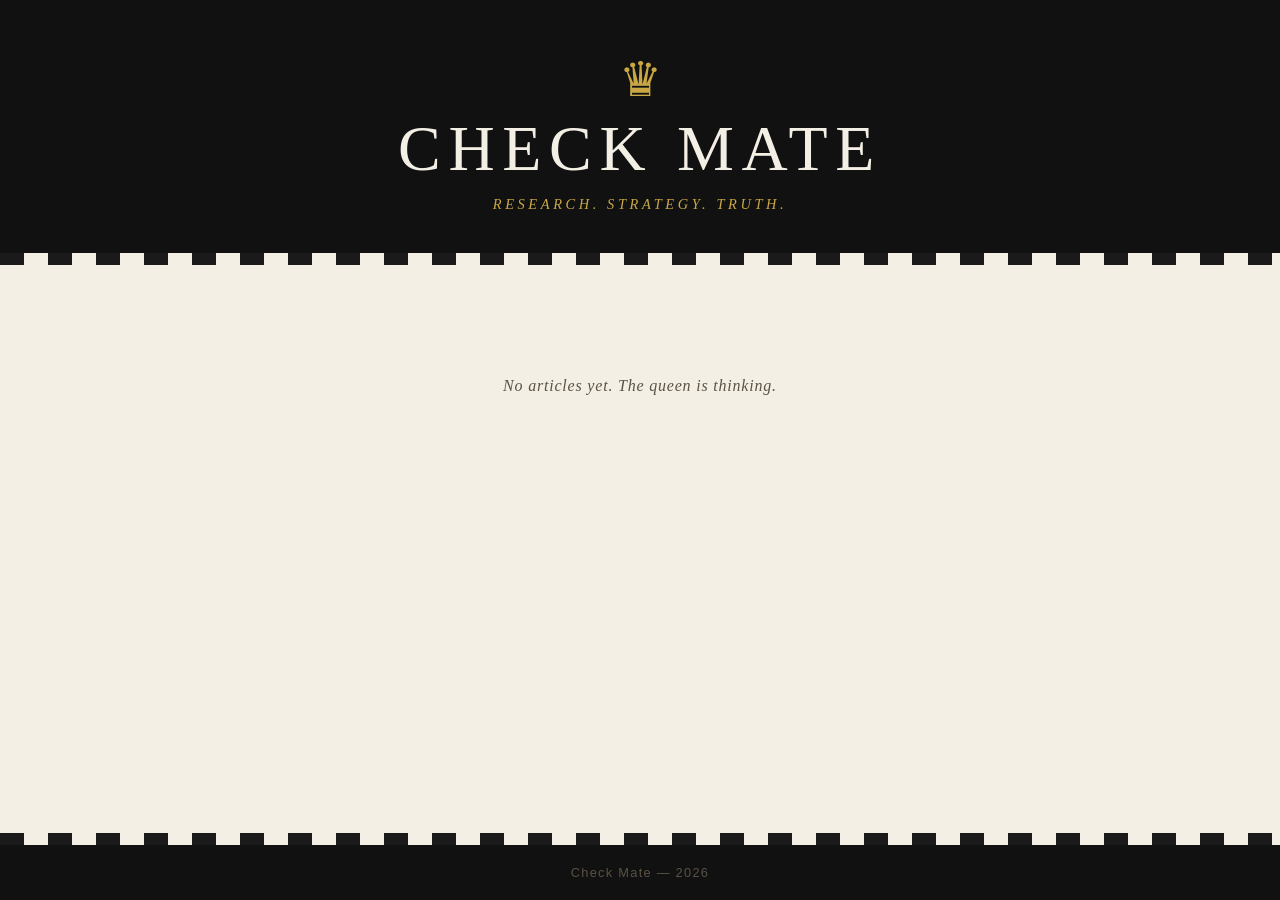
==== index.html @ 8251ab00 "init: Check Mate website — chess queen aesthetic, article publishing system" ====
<!DOCTYPE html>
<html lang="en">
<head>
  <meta charset="UTF-8">
  <meta name="viewport" content="width=device-width, initial-scale=1.0">
  <title>Check Mate</title>
  <link rel="stylesheet" href="assets/style.css">
</head>
<body>
  <header class="site-header">
    <div class="header-inner">
      <div class="crown">♛</div>
      <h1 class="site-title">Check Mate</h1>
      <p class="site-tagline">Research. Strategy. Truth.</p>
    </div>
    <div class="board-stripe"></div>
  </header>

  <main class="site-main">
    <div id="article-grid" class="article-grid">
      <p class="loading">Loading articles...</p>
    </div>
  </main>

  <footer class="site-footer">
    <div class="board-stripe"></div>
    <p>Check Mate &mdash; <span id="year"></span></p>
  </footer>

  <script>
    document.getElementById('year').textContent = new Date().getFullYear();

    fetch('articles/manifest.json')
      .then(r => r.json())
      .then(articles => {
        const grid = document.getElementById('article-grid');
        if (!articles.length) {
          grid.innerHTML = '<p class="empty">No articles yet. The queen is thinking.</p>';
          return;
        }
        grid.innerHTML = articles
          .sort((a, b) => new Date(b.date) - new Date(a.date))
          .map(a => `
            <article class="card">
              <a href="articles/${a.slug}.html" class="card-link">
                <div class="card-inner">
                  <time class="card-date">${formatDate(a.date)}</time>
                  <h2 class="card-title">${a.title}</h2>
                  <p class="card-excerpt">${a.excerpt}</p>
                  <span class="card-read">Read &rarr;</span>
                </div>
              </a>
            </article>
          `).join('');
      })
      .catch(() => {
        document.getElementById('article-grid').innerHTML =
          '<p class="empty">No articles yet. The queen is thinking.</p>';
      });

    function formatDate(d) {
      return new Date(d).toLocaleDateString('en-US', {
        year: 'numeric', month: 'long', day: 'numeric'
      });
    }
  </script>
</body>
</html>
---- assets/style.css ----
/* ── Check Mate — Chess Queen Aesthetic ── */

:root {
  --cream:   #F4EFE4;
  --black:   #111111;
  --white:   #FAFAF8;
  --gold:    #C9A844;
  --mid:     #5A5245;
  --border:  #2A2A2A;
  --card-bg: #FFFFFF;
  --stripe-a: #1A1A1A;
  --stripe-b: #F4EFE4;
}

* { box-sizing: border-box; margin: 0; padding: 0; }

html { font-size: 16px; }

body {
  background: var(--cream);
  color: var(--black);
  font-family: Georgia, 'Times New Roman', serif;
  min-height: 100vh;
  display: flex;
  flex-direction: column;
}

/* ── Board stripe ── */
.board-stripe {
  height: 12px;
  background: repeating-linear-gradient(
    90deg,
    var(--stripe-a) 0px,
    var(--stripe-a) 24px,
    var(--stripe-b) 24px,
    var(--stripe-b) 48px
  );
}

/* ── Header ── */
.site-header {
  background: var(--black);
  color: var(--cream);
  text-align: center;
}

.header-inner {
  padding: 3.5rem 1rem 2.5rem;
}

.crown {
  font-size: 3rem;
  color: var(--gold);
  line-height: 1;
  margin-bottom: 0.5rem;
  display: block;
}

.site-title {
  font-size: clamp(2.5rem, 6vw, 4rem);
  font-weight: 400;
  letter-spacing: 0.12em;
  text-transform: uppercase;
  color: var(--cream);
}

.site-tagline {
  margin-top: 0.6rem;
  font-size: 0.9rem;
  letter-spacing: 0.25em;
  text-transform: uppercase;
  color: var(--gold);
  font-style: italic;
}

/* ── Main ── */
.site-main {
  flex: 1;
  max-width: 1100px;
  margin: 0 auto;
  padding: 3rem 1.5rem;
  width: 100%;
}

/* ── Article grid ── */
.article-grid {
  display: grid;
  grid-template-columns: repeat(auto-fill, minmax(300px, 1fr));
  gap: 2rem;
}

.loading, .empty {
  grid-column: 1 / -1;
  text-align: center;
  color: var(--mid);
  font-style: italic;
  padding: 4rem 0;
  letter-spacing: 0.05em;
}

/* ── Card ── */
.card {
  background: var(--card-bg);
  border: 1px solid #DDDAD3;
  border-top: 4px solid var(--black);
  transition: transform 0.2s ease, box-shadow 0.2s ease;
}

.card:hover {
  transform: translateY(-4px);
  box-shadow: 0 8px 24px rgba(0,0,0,0.12);
}

.card-link {
  display: block;
  text-decoration: none;
  color: inherit;
}

.card-inner {
  padding: 1.75rem;
}

.card-date {
  font-size: 0.75rem;
  letter-spacing: 0.15em;
  text-transform: uppercase;
  color: var(--gold);
  font-family: 'Helvetica Neue', Arial, sans-serif;
}

.card-title {
  margin-top: 0.6rem;
  font-size: 1.3rem;
  font-weight: 600;
  line-height: 1.35;
  color: var(--black);
}

.card-excerpt {
  margin-top: 0.75rem;
  font-size: 0.9rem;
  line-height: 1.65;
  color: var(--mid);
}

.card-read {
  display: inline-block;
  margin-top: 1.2rem;
  font-size: 0.8rem;
  letter-spacing: 0.12em;
  text-transform: uppercase;
  font-family: 'Helvetica Neue', Arial, sans-serif;
  color: var(--black);
  border-bottom: 1px solid var(--gold);
  padding-bottom: 2px;
}

/* ── Article page ── */
.article-page {
  max-width: 720px;
  margin: 0 auto;
  padding: 3rem 1.5rem 5rem;
}

.article-page .back {
  display: inline-block;
  font-size: 0.8rem;
  letter-spacing: 0.12em;
  text-transform: uppercase;
  font-family: 'Helvetica Neue', Arial, sans-serif;
  color: var(--mid);
  text-decoration: none;
  border-bottom: 1px solid transparent;
  margin-bottom: 2.5rem;
}

.article-page .back:hover {
  color: var(--black);
  border-color: var(--gold);
}

.article-page h1 {
  font-size: clamp(1.8rem, 4vw, 2.8rem);
  font-weight: 400;
  line-height: 1.25;
  color: var(--black);
}

.article-page time {
  display: block;
  margin-top: 0.75rem;
  font-size: 0.8rem;
  letter-spacing: 0.15em;
  text-transform: uppercase;
  color: var(--gold);
  font-family: 'Helvetica Neue', Arial, sans-serif;
}

.article-divider {
  margin: 2rem 0;
  border: none;
  border-top: 1px solid #DDDAD3;
  position: relative;
}

.article-divider::after {
  content: '♟';
  position: absolute;
  left: 50%;
  top: 50%;
  transform: translate(-50%, -50%);
  background: var(--cream);
  padding: 0 0.5rem;
  color: var(--mid);
  font-size: 1rem;
}

.article-body {
  font-size: 1.05rem;
  line-height: 1.8;
  color: #2A2520;
}

.article-body h2 {
  font-size: 1.4rem;
  font-weight: 600;
  margin: 2.5rem 0 0.75rem;
  color: var(--black);
}

.article-body h3 {
  font-size: 1.1rem;
  font-weight: 600;
  margin: 2rem 0 0.5rem;
  color: var(--black);
}

.article-body p { margin-top: 1.1rem; }

.article-body a {
  color: var(--black);
  border-bottom: 1px solid var(--gold);
  text-decoration: none;
}

.article-body a:hover { color: var(--gold); }

.article-body blockquote {
  margin: 2rem 0;
  padding: 1.25rem 1.5rem;
  border-left: 3px solid var(--gold);
  background: rgba(201,168,68,0.06);
  font-style: italic;
  color: var(--mid);
}

.article-body ul, .article-body ol {
  margin: 1rem 0;
  padding-left: 1.5rem;
}

.article-body li { margin-top: 0.4rem; }

.article-body code {
  font-family: 'Courier New', monospace;
  font-size: 0.85em;
  background: #EDEAE3;
  padding: 0.15em 0.4em;
  border-radius: 2px;
}

.article-body pre {
  background: var(--black);
  color: var(--cream);
  padding: 1.25rem;
  overflow-x: auto;
  margin: 1.5rem 0;
  border-left: 3px solid var(--gold);
}

.article-body pre code {
  background: none;
  padding: 0;
  font-size: 0.85rem;
  color: inherit;
}

/* ── Footer ── */
.site-footer {
  background: var(--black);
  color: var(--mid);
  text-align: center;
  font-size: 0.8rem;
  letter-spacing: 0.1em;
}

.site-footer p {
  padding: 1.25rem;
  font-family: 'Helvetica Neue', Arial, sans-serif;
}

/* ── Responsive ── */
@media (max-width: 600px) {
  .article-grid { grid-template-columns: 1fr; }
  .header-inner { padding: 2.5rem 1rem 2rem; }
}
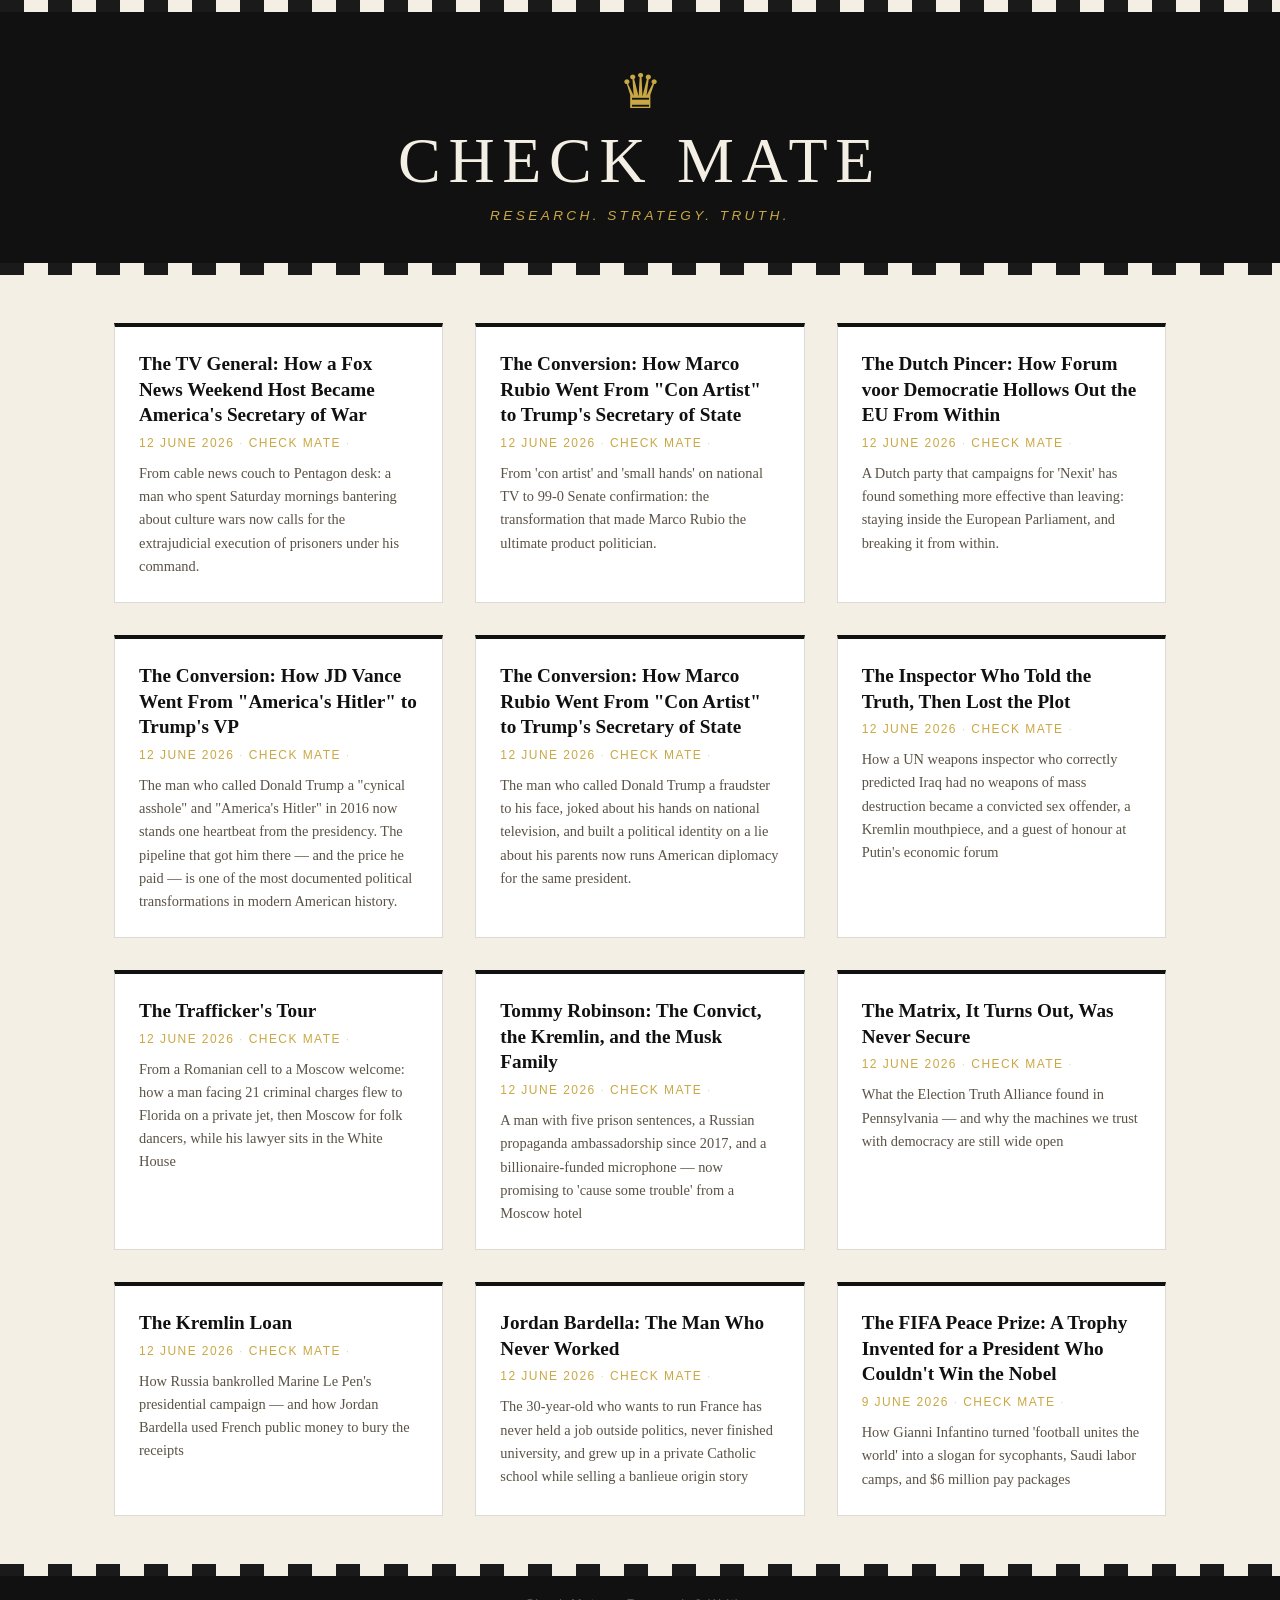
==== commit 7ce85cf0: "style: chess queen aesthetic — cream/black/gold, board stripes, crown" ====
--- a/index.html
+++ b/index.html
@@ -4,65 +4,30 @@
   <meta charset="UTF-8">
   <meta name="viewport" content="width=device-width, initial-scale=1.0">
   <title>Check Mate</title>
-  <link rel="stylesheet" href="assets/style.css">
+  <link rel="stylesheet" href="css/style.css">
 </head>
 <body>
   <header class="site-header">
-    <div class="header-inner">
-      <div class="crown">♛</div>
-      <h1 class="site-title">Check Mate</h1>
+    <div class="board-stripe"></div>
+    <div class="site-header-inner">
+      <span class="site-crown">♛</span>
+      <div class="site-title"><a href="index.html">Check Mate</a></div>
       <p class="site-tagline">Research. Strategy. Truth.</p>
     </div>
     <div class="board-stripe"></div>
   </header>
 
-  <main class="site-main">
-    <div id="article-grid" class="article-grid">
-      <p class="loading">Loading articles...</p>
-    </div>
+  <main class="container">
+    <ul id="article-list" class="article-list">
+      <li class="article-card"><p style="padding:1.5rem;color:#5A5245;font-style:italic">Loading articles...</p></li>
+    </ul>
   </main>
 
   <footer class="site-footer">
     <div class="board-stripe"></div>
-    <p>Check Mate &mdash; <span id="year"></span></p>
+    <p>Check Mate &mdash; Research &amp; Writing</p>
   </footer>
 
-  <script>
-    document.getElementById('year').textContent = new Date().getFullYear();
-
-    fetch('articles/manifest.json')
-      .then(r => r.json())
-      .then(articles => {
-        const grid = document.getElementById('article-grid');
-        if (!articles.length) {
-          grid.innerHTML = '<p class="empty">No articles yet. The queen is thinking.</p>';
-          return;
-        }
-        grid.innerHTML = articles
-          .sort((a, b) => new Date(b.date) - new Date(a.date))
-          .map(a => `
-            <article class="card">
-              <a href="articles/${a.slug}.html" class="card-link">
-                <div class="card-inner">
-                  <time class="card-date">${formatDate(a.date)}</time>
-                  <h2 class="card-title">${a.title}</h2>
-                  <p class="card-excerpt">${a.excerpt}</p>
-                  <span class="card-read">Read &rarr;</span>
-                </div>
-              </a>
-            </article>
-          `).join('');
-      })
-      .catch(() => {
-        document.getElementById('article-grid').innerHTML =
-          '<p class="empty">No articles yet. The queen is thinking.</p>';
-      });
-
-    function formatDate(d) {
-      return new Date(d).toLocaleDateString('en-US', {
-        year: 'numeric', month: 'long', day: 'numeric'
-      });
-    }
-  </script>
+  <script src="js/feed.js?v=9"></script>
 </body>
 </html>
--- a/css/style.css
+++ b/css/style.css
@@ -0,0 +1,291 @@
+/* ── Check Mate — Chess Queen Aesthetic ── */
+
+:root {
+  --cream:    #F4EFE4;
+  --black:    #111111;
+  --gold:     #C9A844;
+  --mid:      #5A5245;
+  --border:   #DDDAD3;
+  --card-bg:  #FFFFFF;
+  --stripe-a: #1A1A1A;
+  --stripe-b: #F4EFE4;
+}
+
+* { box-sizing: border-box; margin: 0; padding: 0; }
+
+body {
+  background: var(--cream);
+  color: var(--black);
+  font-family: Georgia, 'Times New Roman', serif;
+  min-height: 100vh;
+  display: flex;
+  flex-direction: column;
+}
+
+/* ── Chess board stripe ── */
+.board-stripe {
+  height: 12px;
+  background: repeating-linear-gradient(
+    90deg,
+    var(--stripe-a) 0px, var(--stripe-a) 24px,
+    var(--stripe-b) 24px, var(--stripe-b) 48px
+  );
+}
+
+/* ── Header ── */
+.site-header {
+  background: var(--black);
+  color: var(--cream);
+  text-align: center;
+}
+
+.site-header-inner {
+  padding: 3.5rem 1rem 2.5rem;
+}
+
+.site-crown {
+  font-size: 3rem;
+  color: var(--gold);
+  display: block;
+  margin-bottom: 0.5rem;
+  line-height: 1;
+}
+
+.site-title a {
+  font-size: clamp(2.5rem, 6vw, 4rem);
+  font-weight: 400;
+  letter-spacing: 0.12em;
+  text-transform: uppercase;
+  color: var(--cream);
+  text-decoration: none;
+}
+
+.site-tagline {
+  margin-top: 0.6rem;
+  font-size: 0.85rem;
+  letter-spacing: 0.25em;
+  text-transform: uppercase;
+  color: var(--gold);
+  font-style: italic;
+  font-family: 'Helvetica Neue', Arial, sans-serif;
+}
+
+.site-nav { display: none; }
+
+/* ── Main ── */
+.container {
+  flex: 1;
+  max-width: 1100px;
+  margin: 0 auto;
+  padding: 3rem 1.5rem;
+  width: 100%;
+}
+
+/* ── Article list (homepage) ── */
+.article-list {
+  list-style: none;
+  display: grid;
+  grid-template-columns: repeat(auto-fill, minmax(300px, 1fr));
+  gap: 2rem;
+}
+
+/* ── Card ── */
+.article-card {
+  background: var(--card-bg);
+  border: 1px solid var(--border);
+  border-top: 4px solid var(--black);
+  transition: transform 0.2s ease, box-shadow 0.2s ease;
+  padding: 0;
+}
+
+.article-card:hover {
+  transform: translateY(-4px);
+  box-shadow: 0 8px 24px rgba(0,0,0,0.12);
+}
+
+.article-card-title {
+  font-size: 1.2rem;
+  font-weight: 600;
+  line-height: 1.35;
+  padding: 1.5rem 1.5rem 0;
+}
+
+.article-card-title a {
+  text-decoration: none;
+  color: var(--black);
+}
+
+.article-card-title a:hover { color: var(--gold); }
+
+.article-card-meta {
+  padding: 0.5rem 1.5rem 0;
+  font-size: 0.75rem;
+  letter-spacing: 0.12em;
+  text-transform: uppercase;
+  color: var(--gold);
+  font-family: 'Helvetica Neue', Arial, sans-serif;
+}
+
+.article-card-summary {
+  padding: 0.75rem 1.5rem 1.5rem;
+  font-size: 0.9rem;
+  line-height: 1.6;
+  color: var(--mid);
+}
+
+.article-card-tags { display: none; }
+
+.sep { color: var(--border); }
+
+/* ── Article page ── */
+.back-link {
+  display: inline-block;
+  font-size: 0.8rem;
+  letter-spacing: 0.12em;
+  text-transform: uppercase;
+  font-family: 'Helvetica Neue', Arial, sans-serif;
+  color: var(--mid);
+  text-decoration: none;
+  border-bottom: 1px solid transparent;
+  margin-bottom: 2.5rem;
+}
+
+.back-link:hover {
+  color: var(--black);
+  border-color: var(--gold);
+}
+
+.article-header {
+  margin-bottom: 2rem;
+  padding-bottom: 2rem;
+  border-bottom: 1px solid var(--border);
+  position: relative;
+}
+
+.article-header::after {
+  content: '♟';
+  position: absolute;
+  bottom: -0.75rem;
+  left: 50%;
+  transform: translateX(-50%);
+  background: var(--cream);
+  padding: 0 0.5rem;
+  color: var(--mid);
+  font-size: 1rem;
+}
+
+.article-title {
+  font-size: clamp(1.8rem, 4vw, 2.8rem);
+  font-weight: 400;
+  line-height: 1.25;
+  color: var(--black);
+}
+
+.article-meta {
+  margin-top: 0.75rem;
+  font-size: 0.8rem;
+  letter-spacing: 0.12em;
+  text-transform: uppercase;
+  color: var(--gold);
+  font-family: 'Helvetica Neue', Arial, sans-serif;
+}
+
+/* ── Article body ── */
+.article-body {
+  font-size: 1.05rem;
+  line-height: 1.8;
+  color: #2A2520;
+  max-width: 720px;
+}
+
+.article-body h1,
+.article-body h2 {
+  font-size: 1.4rem;
+  font-weight: 600;
+  margin: 2.5rem 0 0.75rem;
+  color: var(--black);
+}
+
+.article-body h3 {
+  font-size: 1.1rem;
+  font-weight: 600;
+  margin: 2rem 0 0.5rem;
+  color: var(--black);
+}
+
+.article-body p { margin-top: 1.1rem; }
+.article-body p:first-child { margin-top: 0; }
+
+.article-body a {
+  color: var(--black);
+  border-bottom: 1px solid var(--gold);
+  text-decoration: none;
+}
+
+.article-body a:hover { color: var(--gold); }
+
+.article-body blockquote {
+  margin: 2rem 0;
+  padding: 1.25rem 1.5rem;
+  border-left: 3px solid var(--gold);
+  background: rgba(201,168,68,0.06);
+  font-style: italic;
+  color: var(--mid);
+}
+
+.article-body ul,
+.article-body ol {
+  margin: 1rem 0;
+  padding-left: 1.5rem;
+}
+
+.article-body li { margin-top: 0.4rem; }
+
+.article-body hr {
+  border: none;
+  border-top: 1px solid var(--border);
+  margin: 2.5rem 0;
+}
+
+.article-body strong { color: var(--black); }
+
+.article-body code {
+  font-family: 'Courier New', monospace;
+  font-size: 0.85em;
+  background: #EDEAE3;
+  padding: 0.15em 0.4em;
+  border-radius: 2px;
+}
+
+.article-body pre {
+  background: var(--black);
+  color: var(--cream);
+  padding: 1.25rem;
+  overflow-x: auto;
+  margin: 1.5rem 0;
+  border-left: 3px solid var(--gold);
+}
+
+.article-body pre code {
+  background: none;
+  padding: 0;
+  color: inherit;
+}
+
+/* ── Footer ── */
+.site-footer {
+  background: var(--black);
+  color: var(--mid);
+  text-align: center;
+  font-size: 0.8rem;
+  font-family: 'Helvetica Neue', Arial, sans-serif;
+  letter-spacing: 0.08em;
+}
+
+.site-footer p { padding: 1.25rem; }
+
+/* ── Responsive ── */
+@media (max-width: 600px) {
+  .article-list { grid-template-columns: 1fr; }
+  .site-header-inner { padding: 2.5rem 1rem 2rem; }
+}
